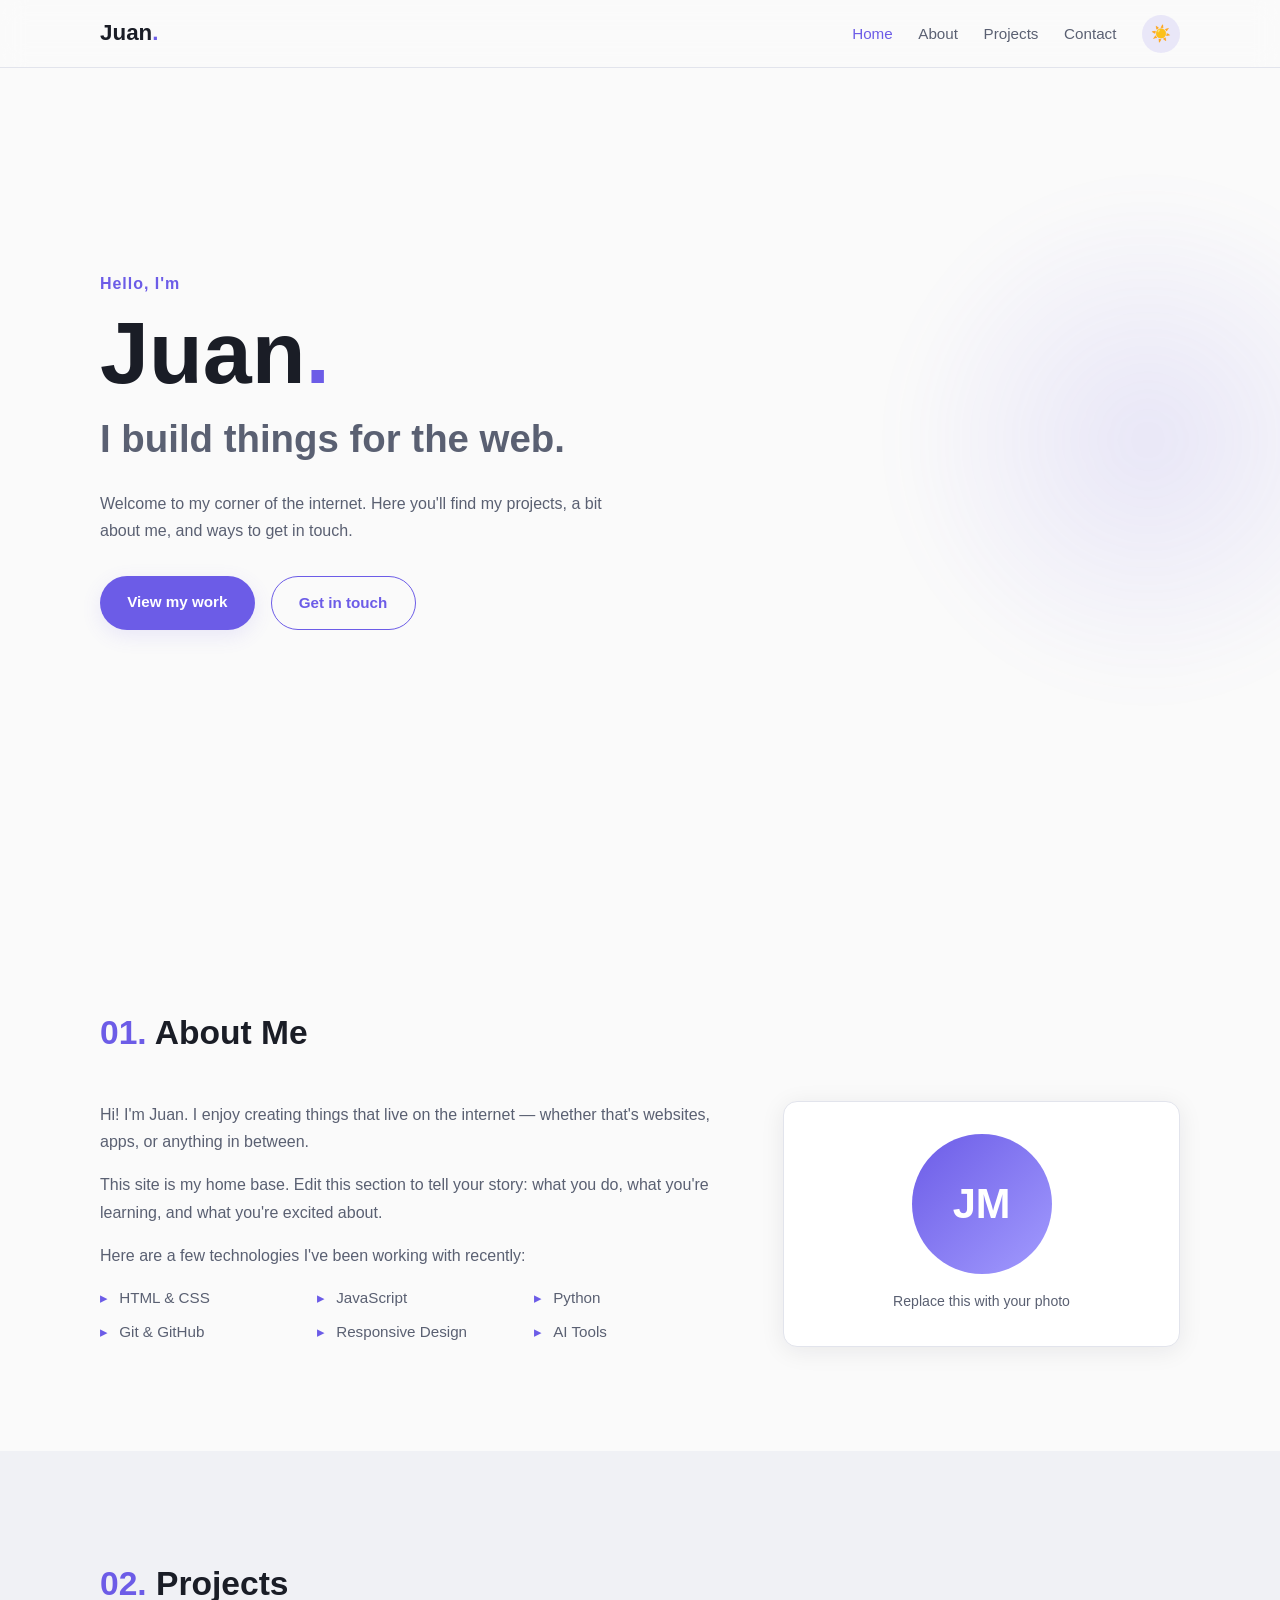
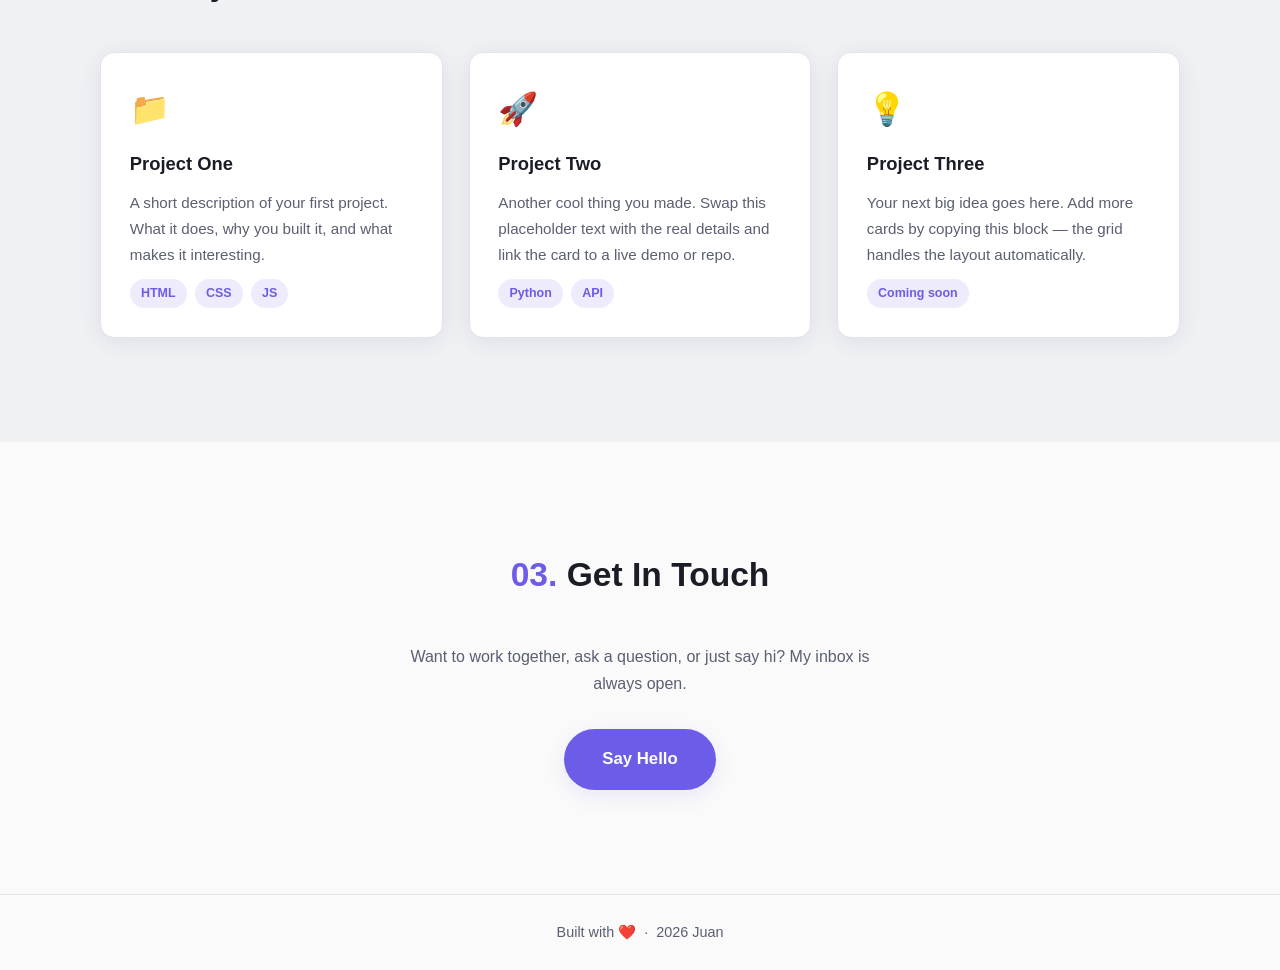
==== index.html @ 2f77c737 "Add personal website with responsive design and dark mode Static site with no build step: hero, abou" ====
<!DOCTYPE html>
<html lang="en">
<head>
  <meta charset="UTF-8">
  <meta name="viewport" content="width=device-width, initial-scale=1.0">
  <meta name="description" content="Personal website — projects, about, and contact.">
  <title>Juan — Personal Site</title>
  <link rel="preconnect" href="https://fonts.googleapis.com">
  <link rel="stylesheet" href="css/style.css">
  <link rel="icon" href="data:image/svg+xml,<svg xmlns='http://www.w3.org/2000/svg' viewBox='0 0 100 100'><text y='.9em' font-size='90'>🌐</text></svg>">
</head>
<body>
  <header class="site-header">
    <nav class="nav container">
      <a href="#home" class="nav-logo">Juan<span class="accent">.</span></a>
      <button class="nav-toggle" aria-label="Toggle navigation" aria-expanded="false">
        <span></span><span></span><span></span>
      </button>
      <ul class="nav-menu">
        <li><a href="#home" class="nav-link active">Home</a></li>
        <li><a href="#about" class="nav-link">About</a></li>
        <li><a href="#projects" class="nav-link">Projects</a></li>
        <li><a href="#contact" class="nav-link">Contact</a></li>
        <li>
          <button class="theme-toggle" aria-label="Toggle dark mode">
            <span class="theme-icon-light">☀️</span>
            <span class="theme-icon-dark">🌙</span>
          </button>
        </li>
      </ul>
    </nav>
  </header>

  <main>
    <section id="home" class="hero">
      <div class="container hero-inner">
        <p class="hero-kicker">Hello, I'm</p>
        <h1 class="hero-title">Juan<span class="accent">.</span></h1>
        <p class="hero-subtitle">I build things for the web.</p>
        <p class="hero-text">
          Welcome to my corner of the internet. Here you'll find my projects,
          a bit about me, and ways to get in touch.
        </p>
        <div class="hero-actions">
          <a href="#projects" class="btn btn-primary">View my work</a>
          <a href="#contact" class="btn btn-outline">Get in touch</a>
        </div>
      </div>
      <div class="hero-glow" aria-hidden="true"></div>
    </section>

    <section id="about" class="section">
      <div class="container">
        <h2 class="section-title"><span class="accent">01.</span> About Me</h2>
        <div class="about-grid">
          <div class="about-text">
            <p>
              Hi! I'm Juan. I enjoy creating things that live on the internet —
              whether that's websites, apps, or anything in between.
            </p>
            <p>
              This site is my home base. Edit this section to tell your story:
              what you do, what you're learning, and what you're excited about.
            </p>
            <p>Here are a few technologies I've been working with recently:</p>
            <ul class="skills-list">
              <li>HTML &amp; CSS</li>
              <li>JavaScript</li>
              <li>Python</li>
              <li>Git &amp; GitHub</li>
              <li>Responsive Design</li>
              <li>AI Tools</li>
            </ul>
          </div>
          <div class="about-card">
            <div class="about-avatar" aria-hidden="true">JM</div>
            <p class="about-card-caption">Replace this with your photo</p>
          </div>
        </div>
      </div>
    </section>

    <section id="projects" class="section section-alt">
      <div class="container">
        <h2 class="section-title"><span class="accent">02.</span> Projects</h2>
        <div class="projects-grid">
          <article class="project-card">
            <div class="project-icon">📁</div>
            <h3>Project One</h3>
            <p>
              A short description of your first project. What it does, why you
              built it, and what makes it interesting.
            </p>
            <div class="project-tags">
              <span>HTML</span><span>CSS</span><span>JS</span>
            </div>
          </article>
          <article class="project-card">
            <div class="project-icon">🚀</div>
            <h3>Project Two</h3>
            <p>
              Another cool thing you made. Swap this placeholder text with the
              real details and link the card to a live demo or repo.
            </p>
            <div class="project-tags">
              <span>Python</span><span>API</span>
            </div>
          </article>
          <article class="project-card">
            <div class="project-icon">💡</div>
            <h3>Project Three</h3>
            <p>
              Your next big idea goes here. Add more cards by copying this
              block — the grid handles the layout automatically.
            </p>
            <div class="project-tags">
              <span>Coming soon</span>
            </div>
          </article>
        </div>
      </div>
    </section>

    <section id="contact" class="section">
      <div class="container contact-inner">
        <h2 class="section-title centered"><span class="accent">03.</span> Get In Touch</h2>
        <p class="contact-text">
          Want to work together, ask a question, or just say hi?
          My inbox is always open.
        </p>
        <a href="mailto:juanmen1423@gmail.com" class="btn btn-primary btn-lg">Say Hello</a>
      </div>
    </section>
  </main>

  <footer class="site-footer">
    <div class="container">
      <p>Built with ❤️ &nbsp;·&nbsp; <span id="year"></span> Juan</p>
    </div>
  </footer>

  <script src="js/main.js"></script>
</body>
</html>
---- css/style.css ----
/* ---------- Design tokens ---------- */
:root {
  --bg: #fafafa;
  --bg-alt: #f0f1f5;
  --surface: #ffffff;
  --text: #1a1d26;
  --text-muted: #5a6072;
  --accent: #6c5ce7;
  --accent-soft: rgba(108, 92, 231, 0.12);
  --border: #e2e4ec;
  --shadow: 0 4px 24px rgba(20, 22, 40, 0.08);
  --radius: 14px;
  --nav-height: 68px;
}

[data-theme="dark"] {
  --bg: #0f1117;
  --bg-alt: #151823;
  --surface: #1b1f2d;
  --text: #e8eaf2;
  --text-muted: #9aa1b5;
  --accent: #8b7cf7;
  --accent-soft: rgba(139, 124, 247, 0.15);
  --border: #262b3d;
  --shadow: 0 4px 24px rgba(0, 0, 0, 0.35);
}

/* ---------- Base ---------- */
* { margin: 0; padding: 0; box-sizing: border-box; }

html { scroll-behavior: smooth; scroll-padding-top: var(--nav-height); }

body {
  font-family: -apple-system, BlinkMacSystemFont, "Segoe UI", Roboto,
    "Helvetica Neue", Arial, sans-serif;
  background: var(--bg);
  color: var(--text);
  line-height: 1.7;
  transition: background 0.3s ease, color 0.3s ease;
}

.container {
  width: min(1080px, 92%);
  margin-inline: auto;
}

.accent { color: var(--accent); }

/* ---------- Header / Nav ---------- */
.site-header {
  position: fixed;
  inset: 0 0 auto 0;
  height: var(--nav-height);
  background: color-mix(in srgb, var(--bg) 82%, transparent);
  backdrop-filter: blur(12px);
  border-bottom: 1px solid var(--border);
  z-index: 100;
}

.nav {
  height: 100%;
  display: flex;
  align-items: center;
  justify-content: space-between;
}

.nav-logo {
  font-size: 1.4rem;
  font-weight: 800;
  text-decoration: none;
  color: var(--text);
}

.nav-menu {
  display: flex;
  align-items: center;
  gap: 1.6rem;
  list-style: none;
}

.nav-link {
  text-decoration: none;
  color: var(--text-muted);
  font-weight: 500;
  font-size: 0.95rem;
  transition: color 0.2s ease;
}

.nav-link:hover, .nav-link.active { color: var(--accent); }

.theme-toggle {
  background: var(--accent-soft);
  border: none;
  border-radius: 50%;
  width: 38px;
  height: 38px;
  cursor: pointer;
  font-size: 1rem;
  display: grid;
  place-items: center;
  transition: transform 0.2s ease;
}

.theme-toggle:hover { transform: scale(1.1); }

.theme-icon-dark { display: none; }
[data-theme="dark"] .theme-icon-dark { display: inline; }
[data-theme="dark"] .theme-icon-light { display: none; }

.nav-toggle {
  display: none;
  flex-direction: column;
  gap: 5px;
  background: none;
  border: none;
  cursor: pointer;
  padding: 6px;
}

.nav-toggle span {
  width: 24px;
  height: 2px;
  background: var(--text);
  border-radius: 2px;
  transition: transform 0.25s ease, opacity 0.25s ease;
}

/* ---------- Hero ---------- */
.hero {
  position: relative;
  min-height: 100vh;
  display: flex;
  align-items: center;
  overflow: hidden;
}

.hero-glow {
  position: absolute;
  top: 20%;
  right: -10%;
  width: 520px;
  height: 520px;
  background: radial-gradient(circle, var(--accent-soft) 0%, transparent 70%);
  filter: blur(20px);
  pointer-events: none;
}

.hero-kicker {
  color: var(--accent);
  font-weight: 600;
  letter-spacing: 0.06em;
  margin-bottom: 0.6rem;
}

.hero-title {
  font-size: clamp(3rem, 9vw, 5.5rem);
  font-weight: 800;
  line-height: 1.05;
}

.hero-subtitle {
  font-size: clamp(1.4rem, 4.5vw, 2.4rem);
  font-weight: 700;
  color: var(--text-muted);
  margin: 0.4rem 0 1.2rem;
}

.hero-text {
  max-width: 540px;
  color: var(--text-muted);
  margin-bottom: 2rem;
}

.hero-actions { display: flex; gap: 1rem; flex-wrap: wrap; }

/* ---------- Buttons ---------- */
.btn {
  display: inline-block;
  padding: 0.8rem 1.7rem;
  border-radius: 999px;
  font-weight: 600;
  font-size: 0.95rem;
  text-decoration: none;
  transition: transform 0.2s ease, box-shadow 0.2s ease, background 0.2s ease;
}

.btn:hover { transform: translateY(-2px); }

.btn-primary {
  background: var(--accent);
  color: #fff;
  box-shadow: 0 6px 20px var(--accent-soft);
}

.btn-outline {
  border: 1.5px solid var(--accent);
  color: var(--accent);
}

.btn-outline:hover { background: var(--accent-soft); }

.btn-lg { padding: 1rem 2.4rem; font-size: 1.05rem; }

/* ---------- Sections ---------- */
.section { padding: 6.5rem 0; }
.section-alt { background: var(--bg-alt); }

.section-title {
  font-size: clamp(1.6rem, 4vw, 2.1rem);
  font-weight: 800;
  margin-bottom: 2.5rem;
}

.section-title.centered { text-align: center; }

/* ---------- About ---------- */
.about-grid {
  display: grid;
  grid-template-columns: 1.6fr 1fr;
  gap: 3rem;
  align-items: start;
}

.about-text p { margin-bottom: 1rem; color: var(--text-muted); }

.skills-list {
  list-style: none;
  display: grid;
  grid-template-columns: repeat(auto-fit, minmax(160px, 1fr));
  gap: 0.5rem 1rem;
  margin-top: 0.6rem;
}

.skills-list li {
  position: relative;
  padding-left: 1.2rem;
  color: var(--text-muted);
  font-size: 0.95rem;
}

.skills-list li::before {
  content: "▸";
  position: absolute;
  left: 0;
  color: var(--accent);
}

.about-card {
  background: var(--surface);
  border: 1px solid var(--border);
  border-radius: var(--radius);
  box-shadow: var(--shadow);
  padding: 2rem;
  text-align: center;
}

.about-avatar {
  width: 140px;
  height: 140px;
  margin: 0 auto 1rem;
  border-radius: 50%;
  background: linear-gradient(135deg, var(--accent), #a29bfe);
  display: grid;
  place-items: center;
  font-size: 2.6rem;
  font-weight: 800;
  color: #fff;
}

.about-card-caption { color: var(--text-muted); font-size: 0.88rem; }

/* ---------- Projects ---------- */
.projects-grid {
  display: grid;
  grid-template-columns: repeat(auto-fit, minmax(280px, 1fr));
  gap: 1.6rem;
}

.project-card {
  background: var(--surface);
  border: 1px solid var(--border);
  border-radius: var(--radius);
  box-shadow: var(--shadow);
  padding: 1.8rem;
  display: flex;
  flex-direction: column;
  gap: 0.7rem;
  transition: transform 0.25s ease, box-shadow 0.25s ease;
}

.project-card:hover {
  transform: translateY(-6px);
  box-shadow: 0 12px 32px rgba(20, 22, 40, 0.14);
}

.project-icon { font-size: 2rem; }

.project-card h3 { font-size: 1.15rem; }

.project-card p { color: var(--text-muted); font-size: 0.95rem; flex: 1; }

.project-tags { display: flex; flex-wrap: wrap; gap: 0.5rem; }

.project-tags span {
  background: var(--accent-soft);
  color: var(--accent);
  font-size: 0.78rem;
  font-weight: 600;
  padding: 0.25rem 0.7rem;
  border-radius: 999px;
}

/* ---------- Contact ---------- */
.contact-inner { text-align: center; }

.contact-text {
  max-width: 480px;
  margin: 0 auto 2rem;
  color: var(--text-muted);
}

/* ---------- Footer ---------- */
.site-footer {
  border-top: 1px solid var(--border);
  padding: 1.6rem 0;
  text-align: center;
  color: var(--text-muted);
  font-size: 0.9rem;
}

/* ---------- Reveal animation ---------- */
.reveal {
  opacity: 0;
  transform: translateY(24px);
  transition: opacity 0.6s ease, transform 0.6s ease;
}

.reveal.visible { opacity: 1; transform: none; }

@media (prefers-reduced-motion: reduce) {
  html { scroll-behavior: auto; }
  .reveal { opacity: 1; transform: none; transition: none; }
}

/* ---------- Mobile ---------- */
@media (max-width: 768px) {
  .nav-toggle { display: flex; }

  .nav-menu {
    position: fixed;
    top: var(--nav-height);
    right: 0;
    flex-direction: column;
    align-items: flex-start;
    background: var(--surface);
    border-left: 1px solid var(--border);
    border-bottom: 1px solid var(--border);
    padding: 1.5rem 2rem;
    gap: 1.2rem;
    transform: translateX(100%);
    transition: transform 0.3s ease;
    min-width: 200px;
  }

  .nav-menu.open { transform: translateX(0); }

  .nav-toggle[aria-expanded="true"] span:nth-child(1) {
    transform: translateY(7px) rotate(45deg);
  }
  .nav-toggle[aria-expanded="true"] span:nth-child(2) { opacity: 0; }
  .nav-toggle[aria-expanded="true"] span:nth-child(3) {
    transform: translateY(-7px) rotate(-45deg);
  }

  .about-grid { grid-template-columns: 1fr; }
  .about-card { max-width: 320px; margin-inline: auto; }
  .section { padding: 4.5rem 0; }
}
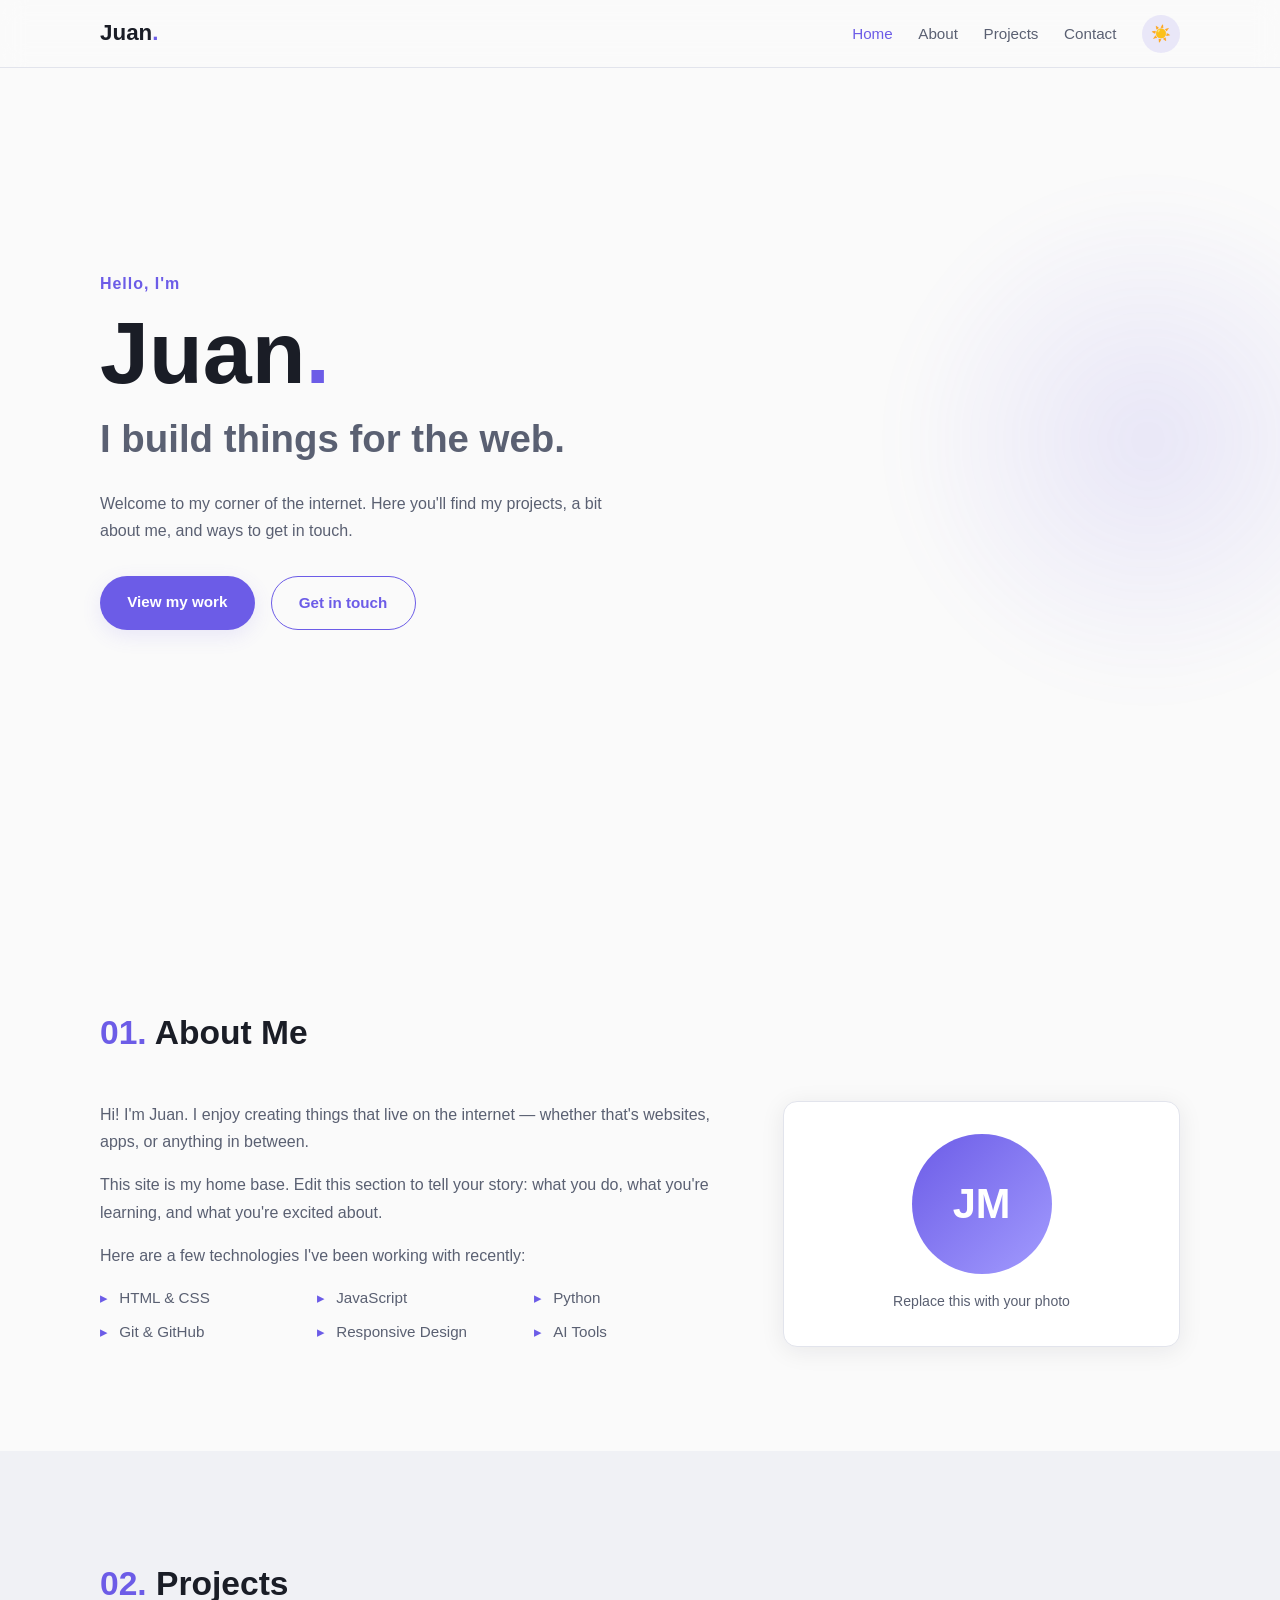
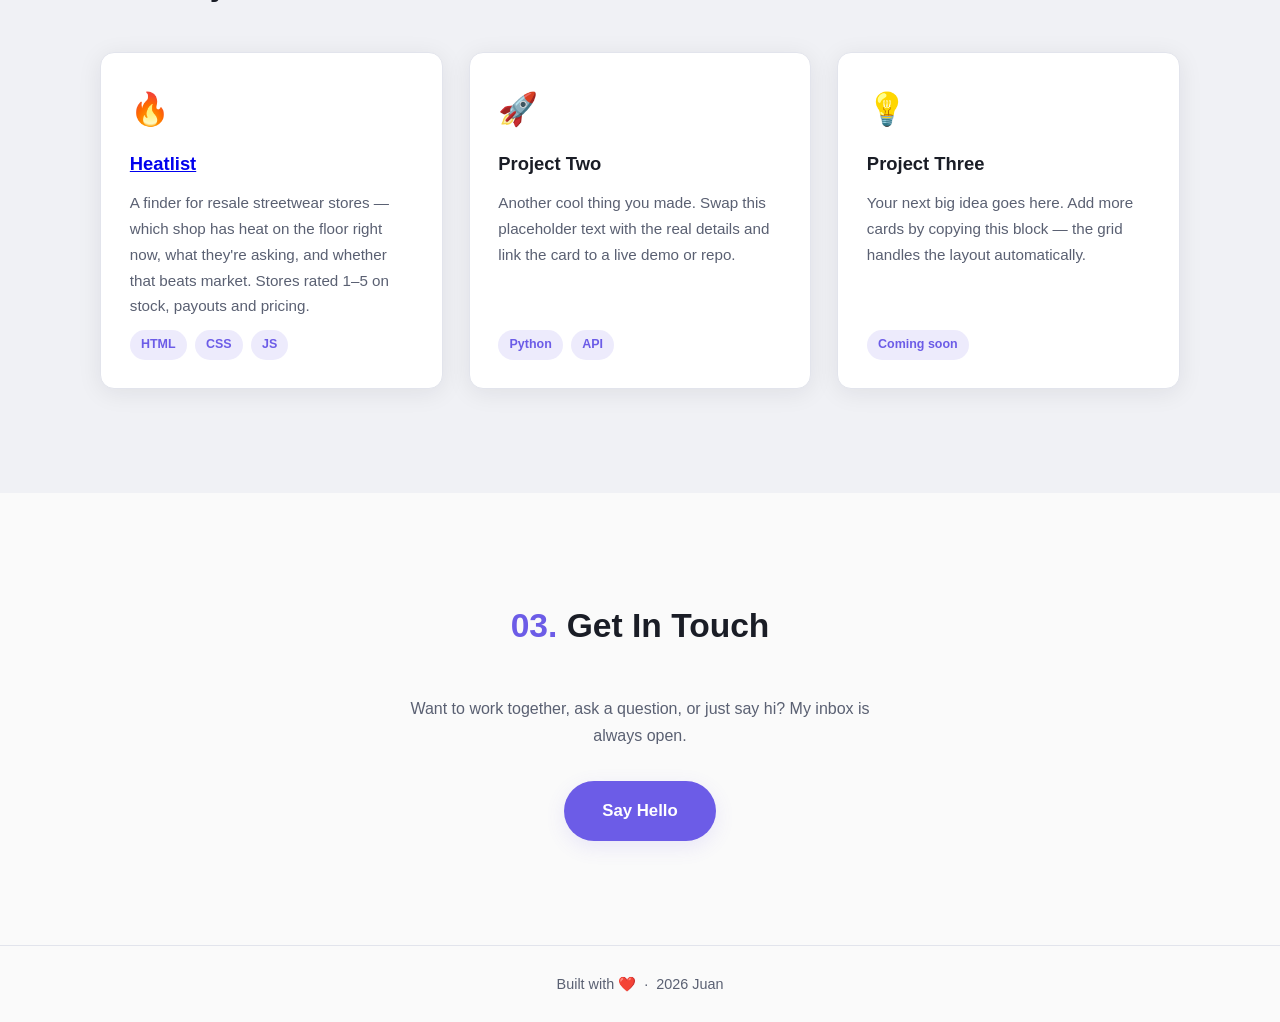
==== commit 33f38b96: "Add Heatlist: resale store finder rated on heat, payouts and pricing A static prototype for finding " ====
--- a/index.html
+++ b/index.html
@@ -85,11 +85,12 @@
         <h2 class="section-title"><span class="accent">02.</span> Projects</h2>
         <div class="projects-grid">
           <article class="project-card">
-            <div class="project-icon">📁</div>
-            <h3>Project One</h3>
+            <div class="project-icon">🔥</div>
+            <h3><a href="heatlist/index.html">Heatlist</a></h3>
             <p>
-              A short description of your first project. What it does, why you
-              built it, and what makes it interesting.
+              A finder for resale streetwear stores — which shop has heat on the
+              floor right now, what they're asking, and whether that beats
+              market. Stores rated 1–5 on stock, payouts and pricing.
             </p>
             <div class="project-tags">
               <span>HTML</span><span>CSS</span><span>JS</span>
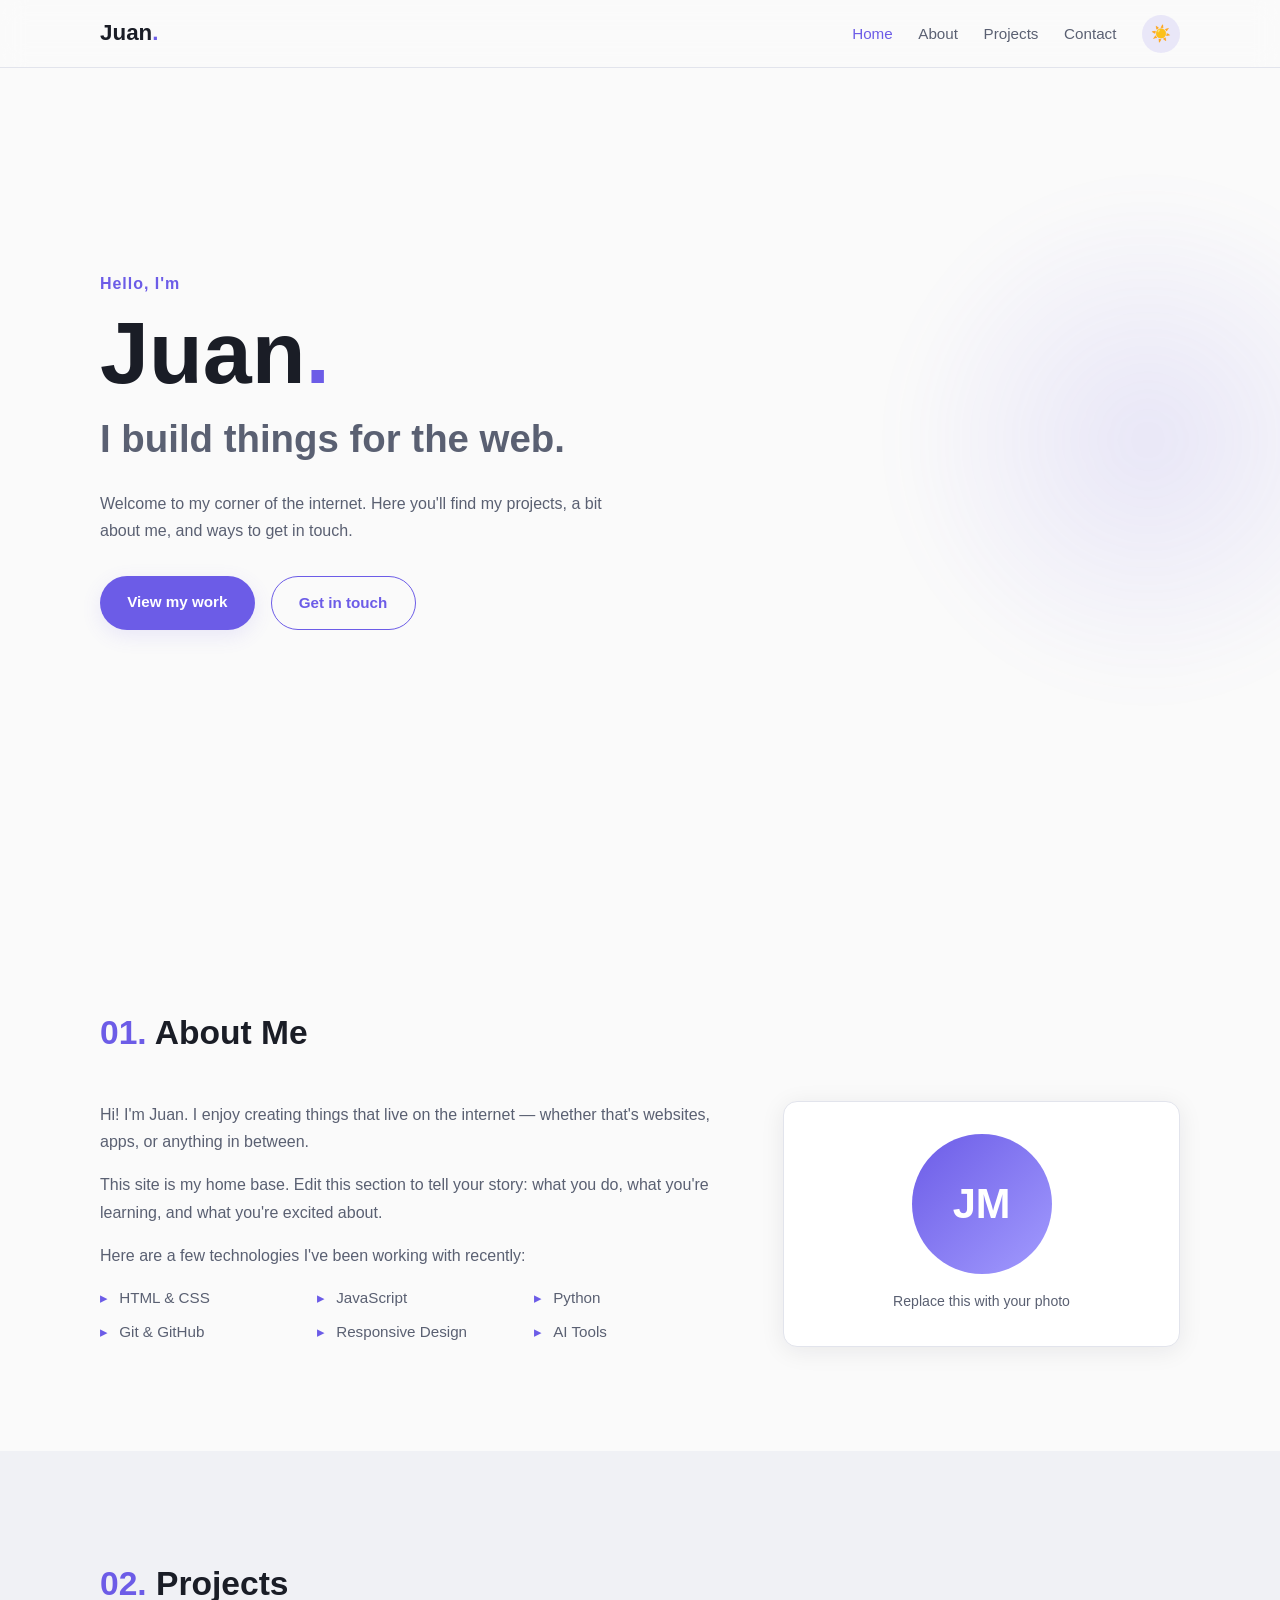
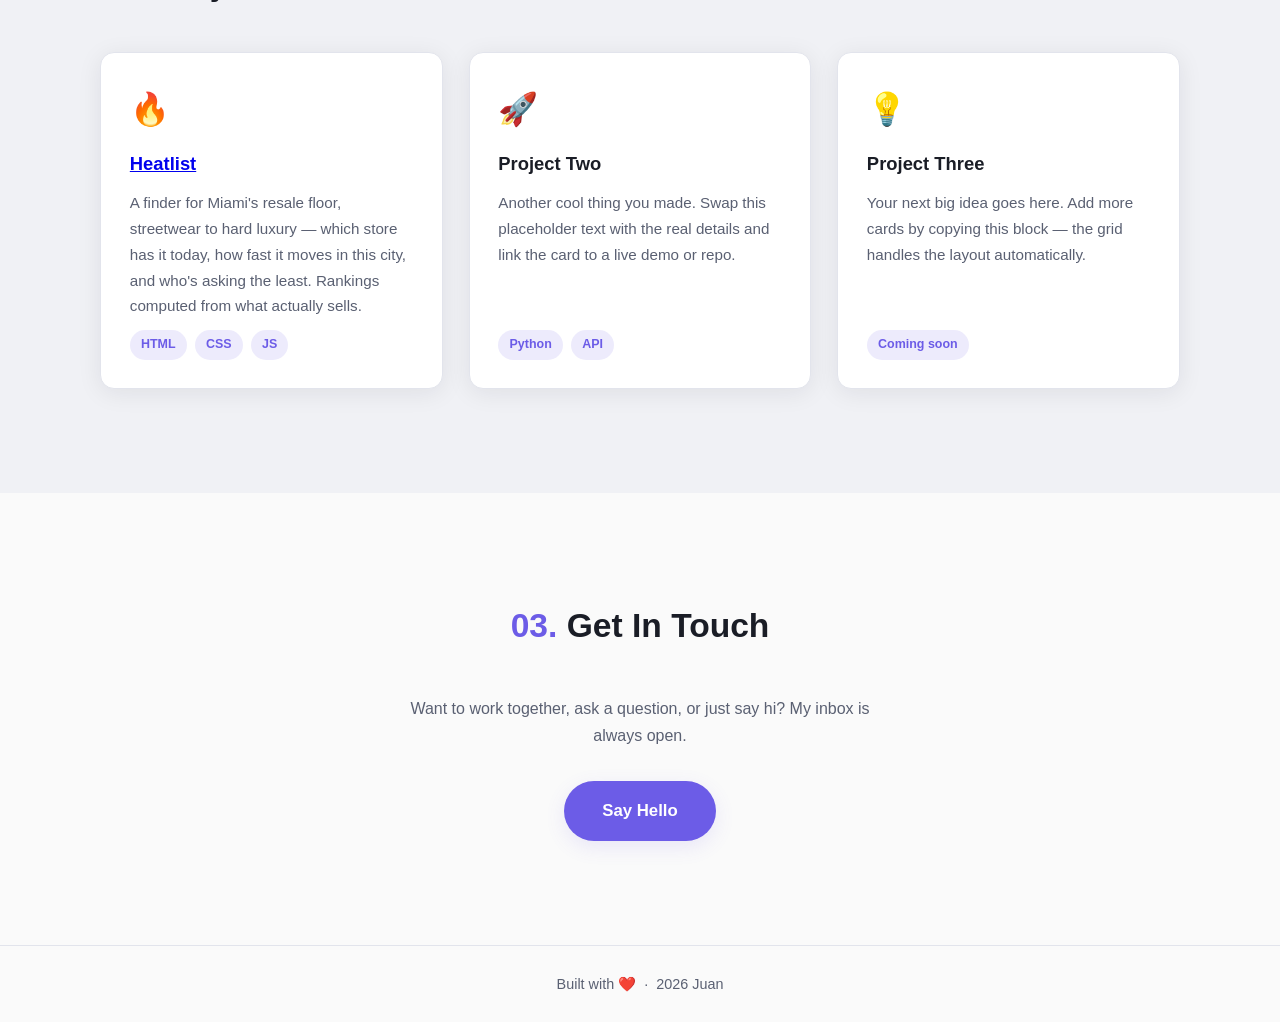
==== commit 3ce890a3: "Make Miami the launch market and rank stores by what actually sells Miami is now a first-class marke" ====
--- a/index.html
+++ b/index.html
@@ -88,9 +88,9 @@
             <div class="project-icon">🔥</div>
             <h3><a href="heatlist/index.html">Heatlist</a></h3>
             <p>
-              A finder for resale streetwear stores — which shop has heat on the
-              floor right now, what they're asking, and whether that beats
-              market. Stores rated 1–5 on stock, payouts and pricing.
+              A finder for Miami's resale floor, streetwear to hard luxury —
+              which store has it today, how fast it moves in this city, and who's
+              asking the least. Rankings computed from what actually sells.
             </p>
             <div class="project-tags">
               <span>HTML</span><span>CSS</span><span>JS</span>
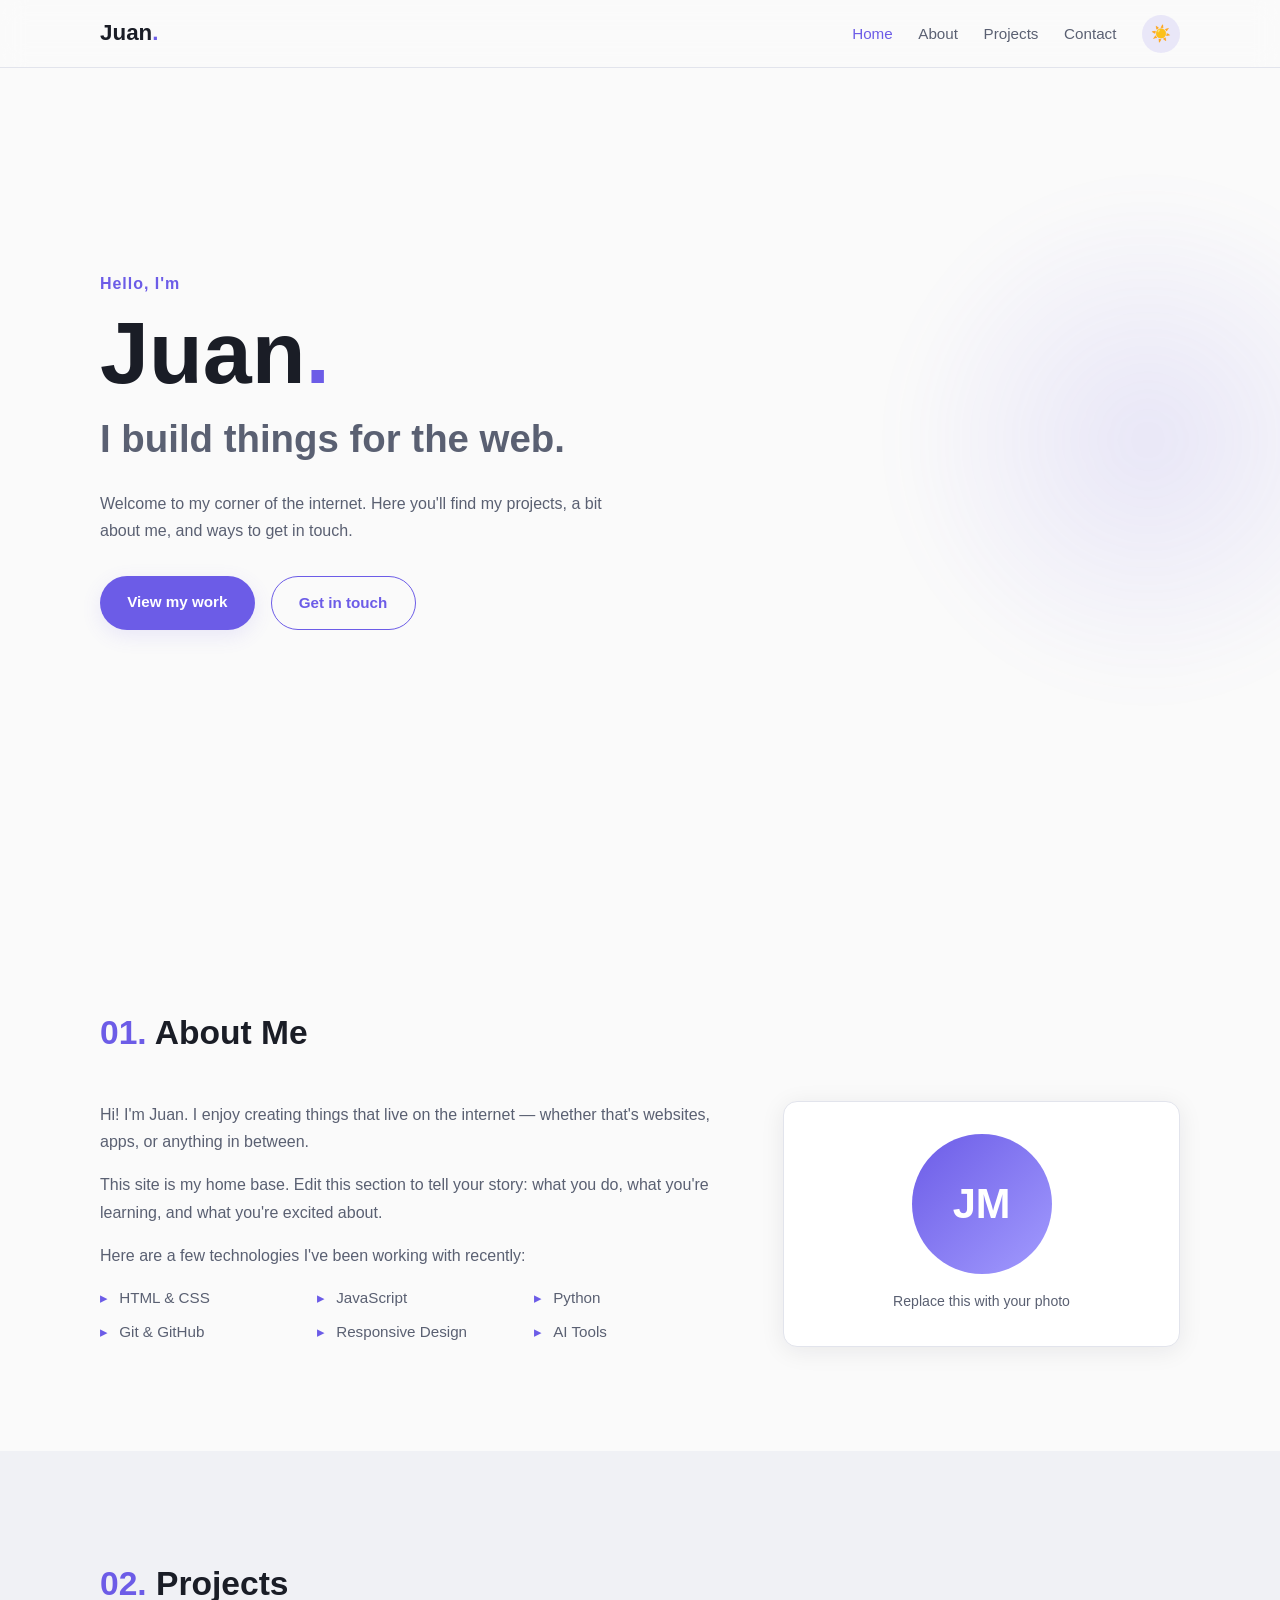
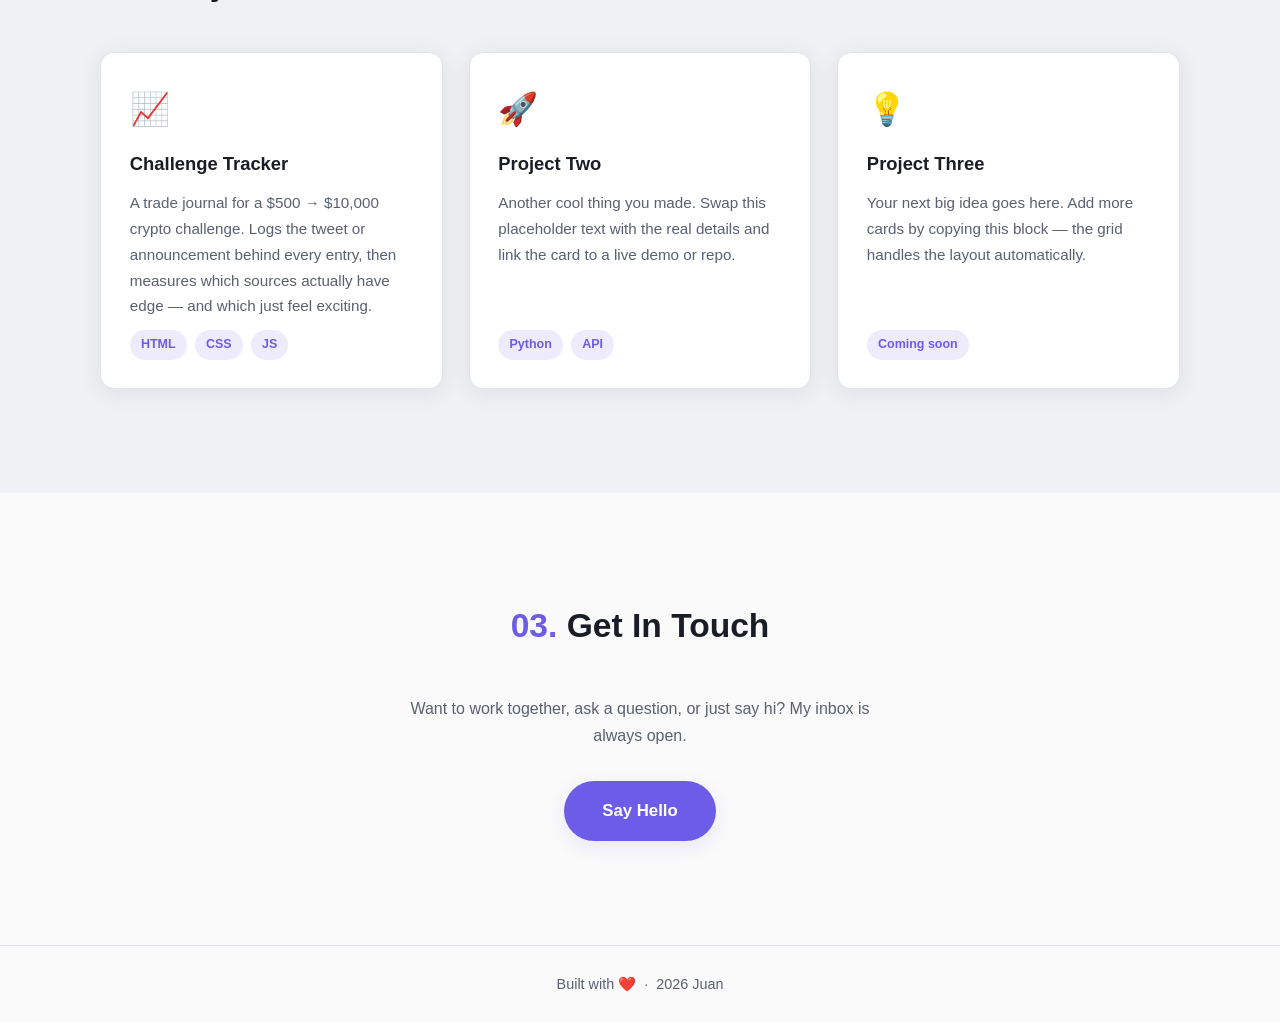
==== commit ec1ba3d5: "Add $500 to $10,000 challenge trade tracker A journal for a crypto challenge account that records th" ====
--- a/index.html
+++ b/index.html
@@ -84,18 +84,18 @@
       <div class="container">
         <h2 class="section-title"><span class="accent">02.</span> Projects</h2>
         <div class="projects-grid">
-          <article class="project-card">
-            <div class="project-icon">🔥</div>
-            <h3><a href="heatlist/index.html">Heatlist</a></h3>
+          <a href="challenge.html" class="project-card">
+            <div class="project-icon">📈</div>
+            <h3>Challenge Tracker</h3>
             <p>
-              A finder for Miami's resale floor, streetwear to hard luxury —
-              which store has it today, how fast it moves in this city, and who's
-              asking the least. Rankings computed from what actually sells.
+              A trade journal for a $500 → $10,000 crypto challenge. Logs the
+              tweet or announcement behind every entry, then measures which
+              sources actually have edge — and which just feel exciting.
             </p>
             <div class="project-tags">
               <span>HTML</span><span>CSS</span><span>JS</span>
             </div>
-          </article>
+          </a>
           <article class="project-card">
             <div class="project-icon">🚀</div>
             <h3>Project Two</h3>
--- a/css/style.css
+++ b/css/style.css
@@ -287,6 +287,8 @@
   gap: 0.7rem;
   transition: transform 0.25s ease, box-shadow 0.25s ease;
 }
+
+a.project-card { text-decoration: none; color: inherit; }
 
 .project-card:hover {
   transform: translateY(-6px);
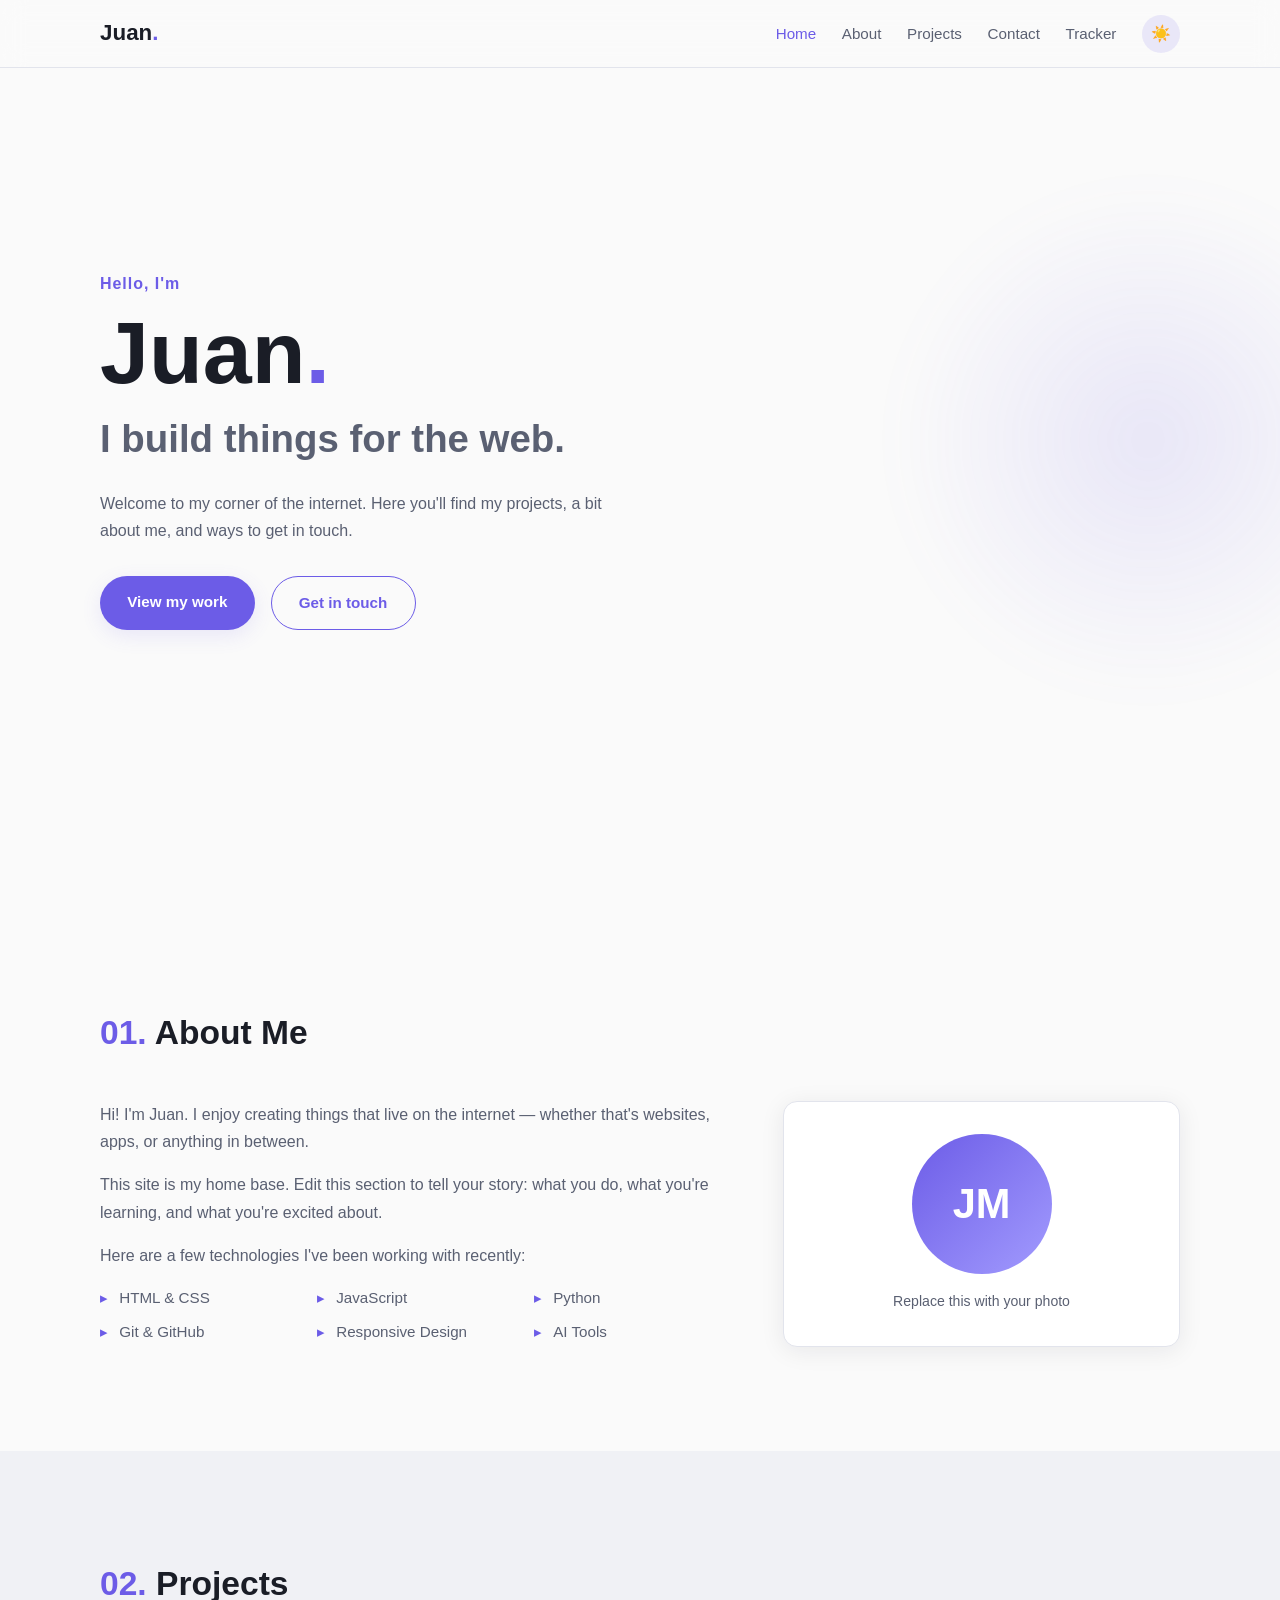
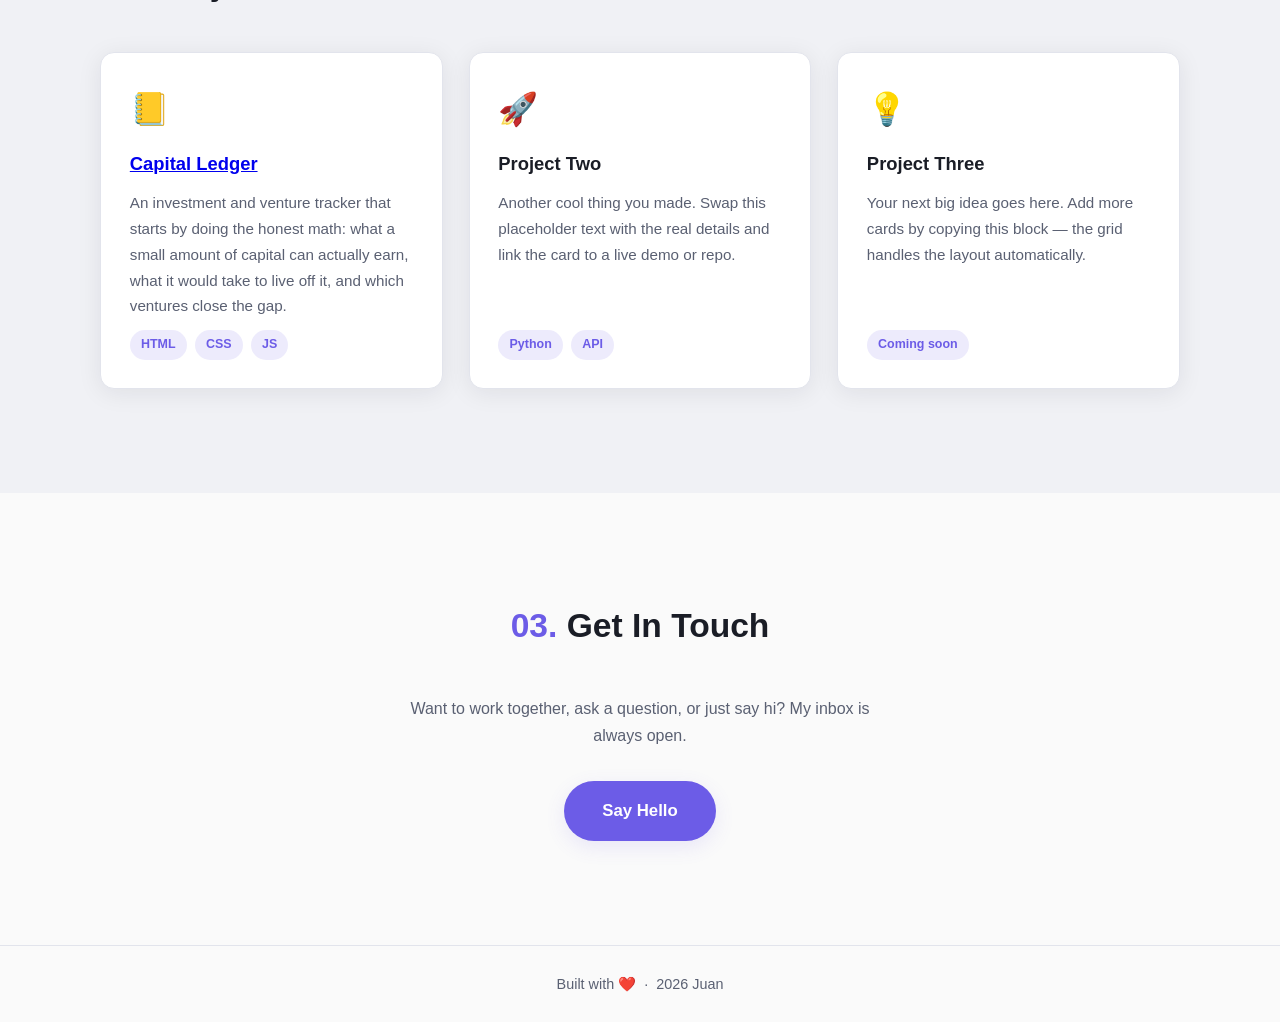
==== commit 4e5b0d50: "Add Capital Ledger: investment and venture tracker A planning tool that opens with the arithmetic ra" ====
--- a/index.html
+++ b/index.html
@@ -21,6 +21,7 @@
         <li><a href="#about" class="nav-link">About</a></li>
         <li><a href="#projects" class="nav-link">Projects</a></li>
         <li><a href="#contact" class="nav-link">Contact</a></li>
+        <li><a href="tracker.html" class="nav-link">Tracker</a></li>
         <li>
           <button class="theme-toggle" aria-label="Toggle dark mode">
             <span class="theme-icon-light">☀️</span>
@@ -84,18 +85,18 @@
       <div class="container">
         <h2 class="section-title"><span class="accent">02.</span> Projects</h2>
         <div class="projects-grid">
-          <a href="challenge.html" class="project-card">
-            <div class="project-icon">📈</div>
-            <h3>Challenge Tracker</h3>
+          <article class="project-card">
+            <div class="project-icon">📒</div>
+            <h3><a href="tracker.html">Capital Ledger</a></h3>
             <p>
-              A trade journal for a $500 → $10,000 crypto challenge. Logs the
-              tweet or announcement behind every entry, then measures which
-              sources actually have edge — and which just feel exciting.
+              An investment and venture tracker that starts by doing the honest
+              math: what a small amount of capital can actually earn, what it
+              would take to live off it, and which ventures close the gap.
             </p>
             <div class="project-tags">
               <span>HTML</span><span>CSS</span><span>JS</span>
             </div>
-          </a>
+          </article>
           <article class="project-card">
             <div class="project-icon">🚀</div>
             <h3>Project Two</h3>
